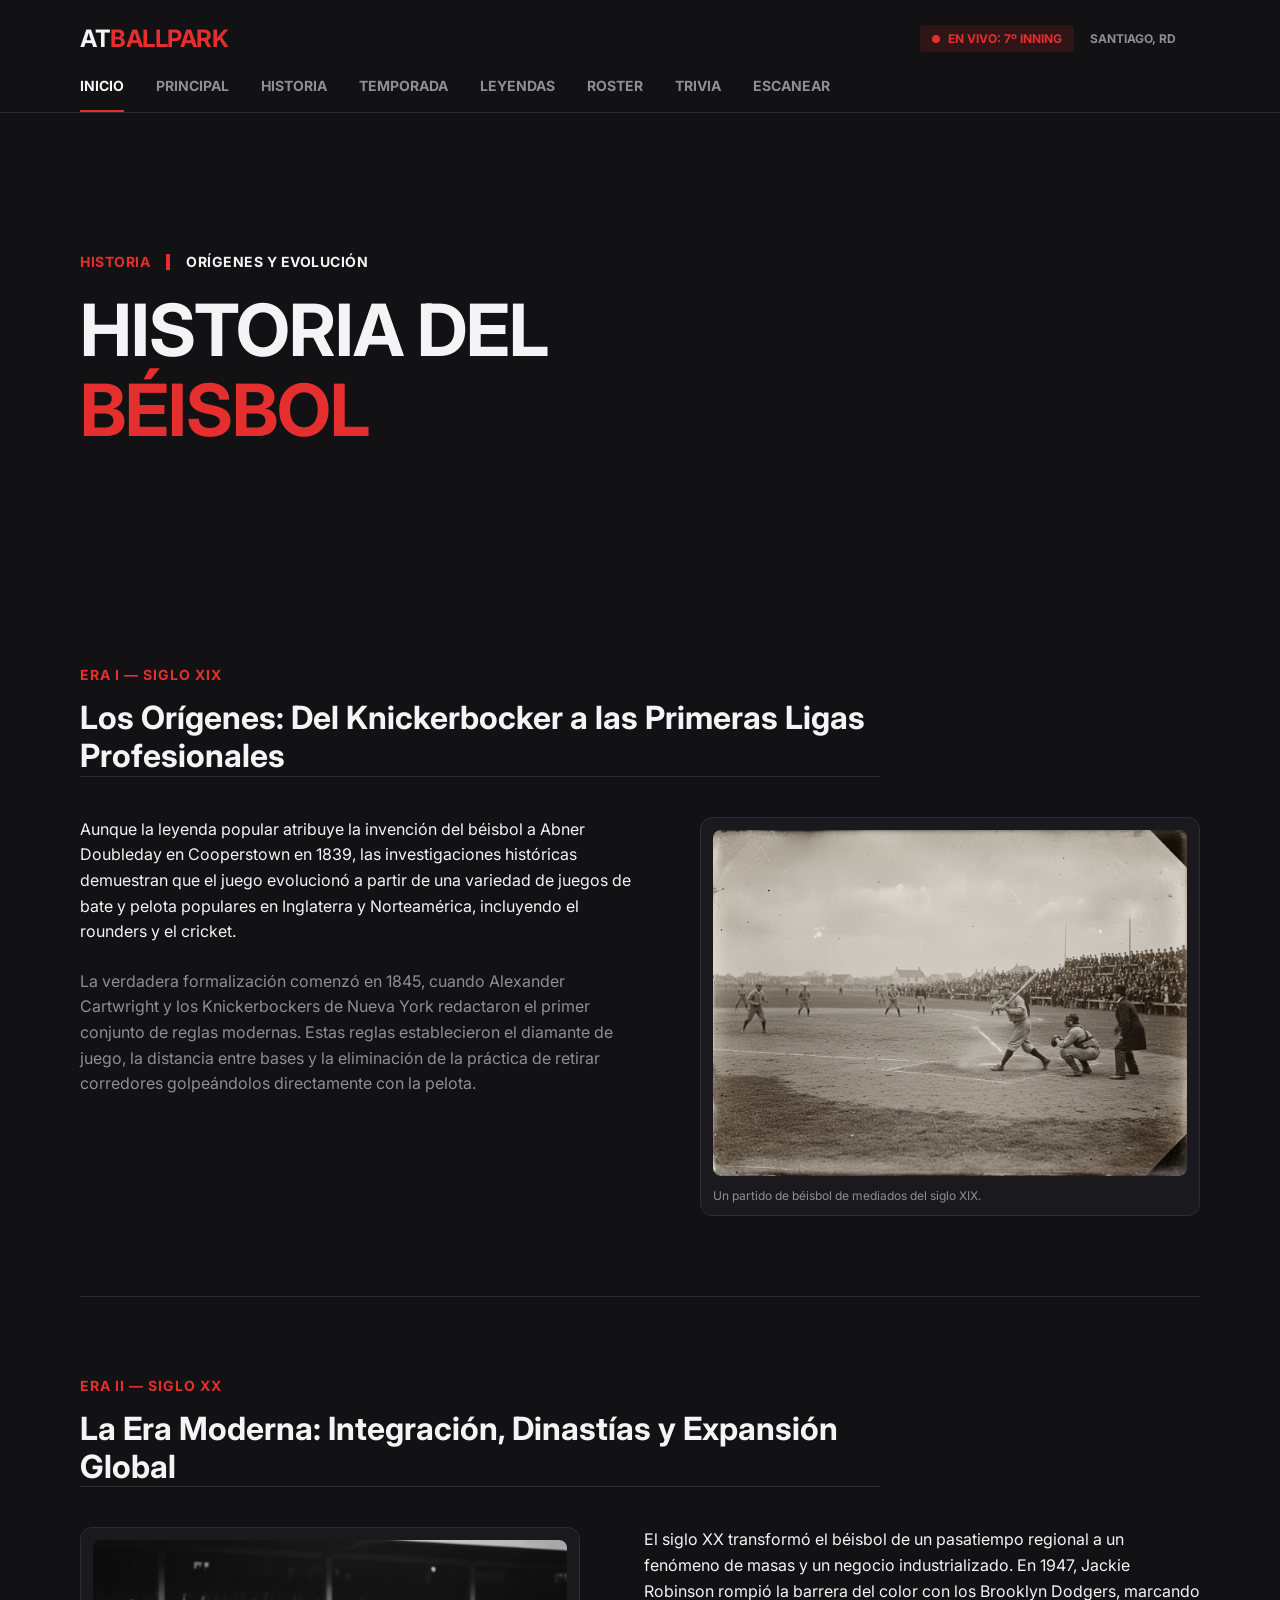
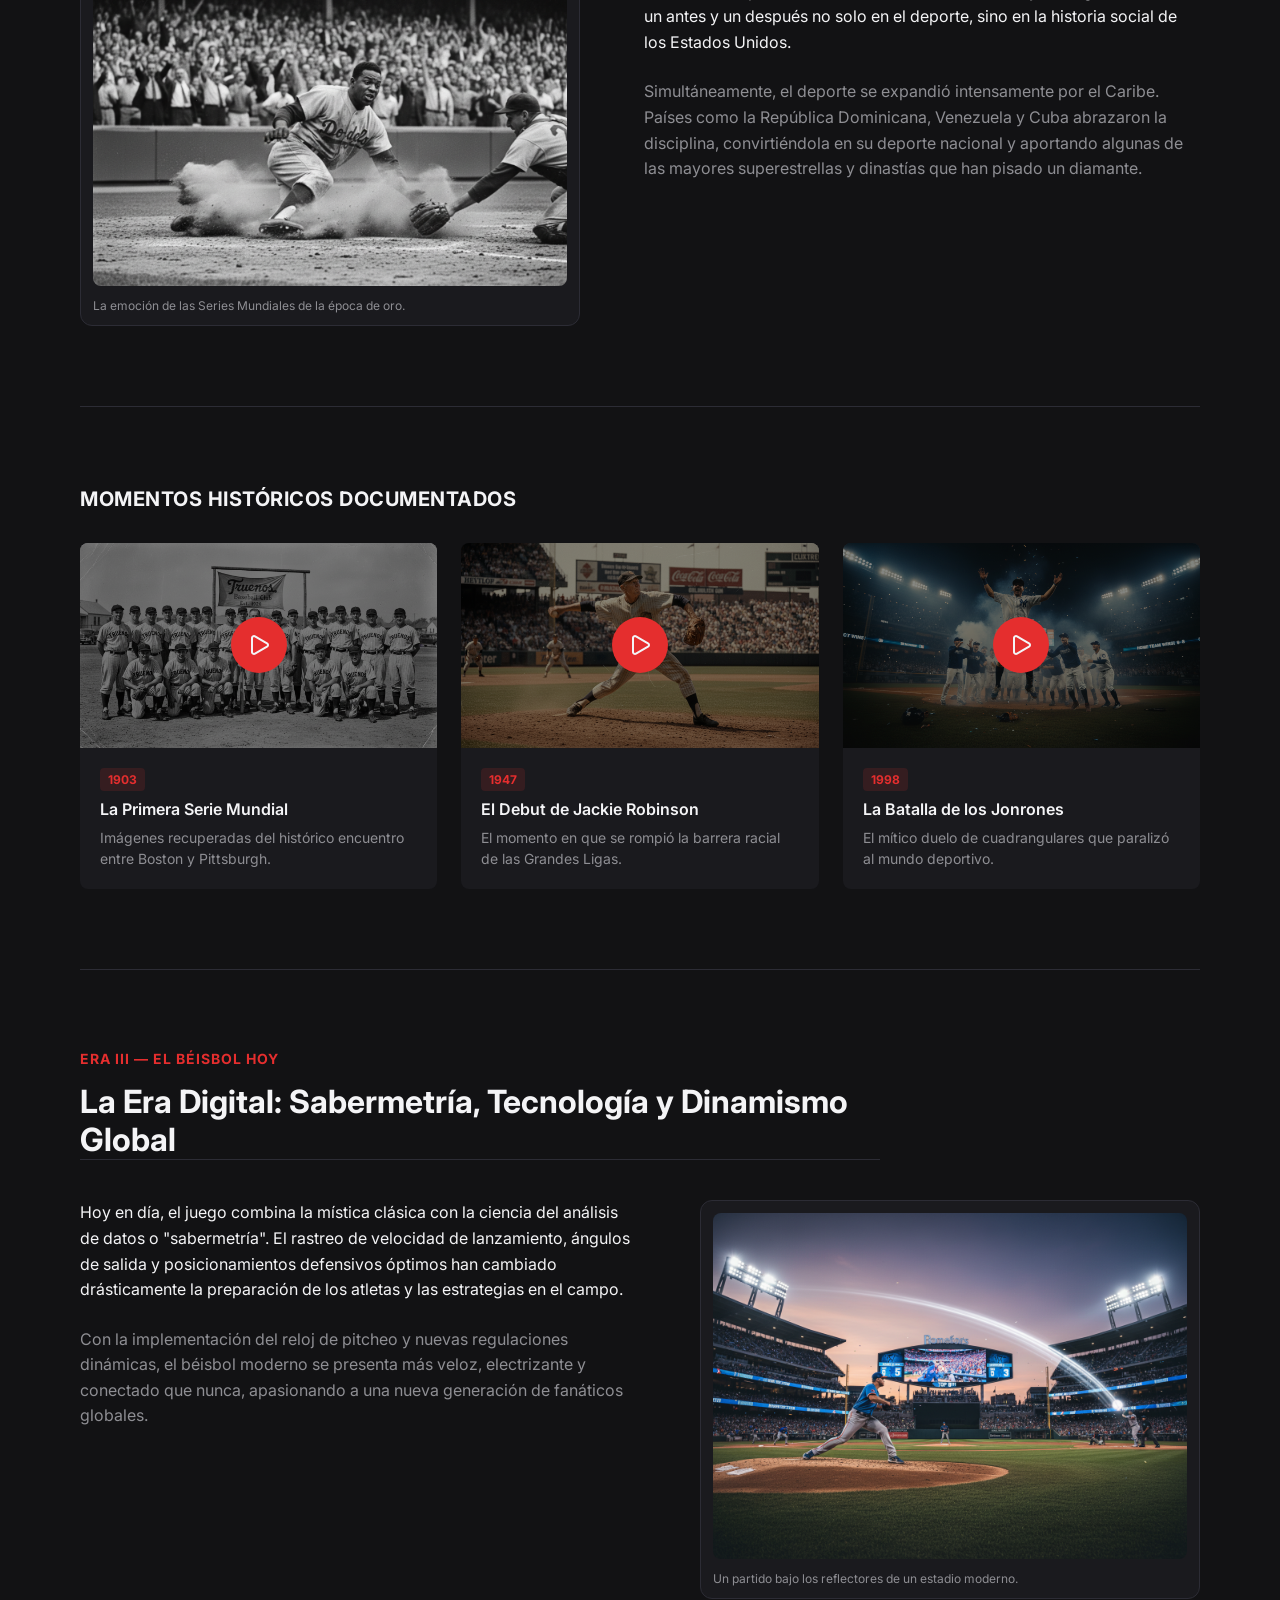
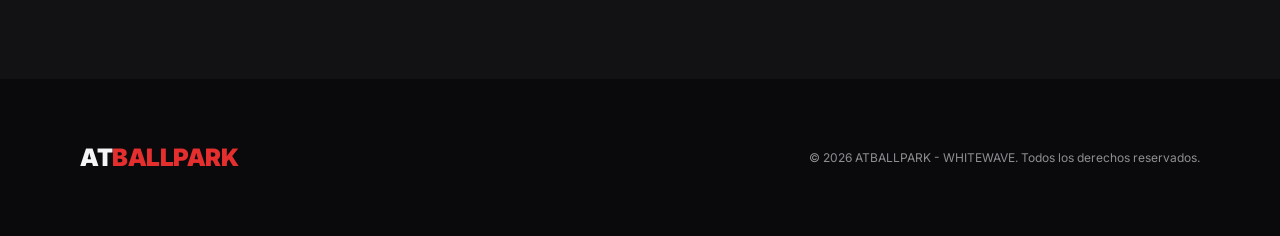
==== index.html @ 77d56c2e "Hello" ====
<!DOCTYPE html>
<html lang="en">

<head>
    <meta charset="UTF-8">
    <meta name="viewport" content="width=device-width, initial-scale=1.0">
    <title>ATBALLPARK</title>
    <meta charset="UTF-8">
    <meta name="viewport" content="width=device-width, initial-scale=1.0">
    <link rel="preconnect" href="https://fonts.googleapis.com">
    <link rel="preconnect" href="https://fonts.gstatic.com" crossorigin>
    <link href="https://fonts.googleapis.com/css2?family=Inter:wght@400;600;700&display=swap" rel="stylesheet">
    
    <link rel="stylesheet" href="CSS/globals/global.css">
    <link rel="stylesheet" href="CSS/globals/global-sidebar.css">
    <link rel="stylesheet" href="CSS/index.css">
</head>

<body>
    <section class="section-header" id="main-site-header">
    <div class="container">
      <header class="site-header">
        <div class="top-bar">
          <div class="logo"><span class="text-white">AT</span><span class="text-red">BALLPARK</span></div>
          
          <div class="header-actions">
            <div class="metadata">
              <div class="live-indicator">
                <img src="images/2_77.svg" alt="Live" class="live-dot">
                <span class="live-text">EN VIVO: 7º INNING</span>
              </div>
              <div class="location">SANTIAGO, RD</div>
            </div>

            <div class="logo-hamburguesa">
              <button class="button-menu">
                <img src="images/menu.svg" alt="menu de opciones" class="menu-logo">
              </button>
            </div>
          </div>
        </div>

        <nav class="nav-tabs">
          <a href="index.html" class="tab active">INICIO</a>
          <a href="Principal.html" class="tab">PRINCIPAL</a>
          <a href="historia.html" class="tab">HISTORIA</a>
          <a href="temporada.html" class="tab">TEMPORADA</a>
          <a href="leyendas.html" class="tab">LEYENDAS</a>
          <a href="roster.html" class="tab">ROSTER</a>
          <a href="trivia.html" class="tab">TRIVIA</a>
          <a href="Scan.html" class="tab">ESCANEAR</a>
        </nav>


        <div class="mobile-menu" id="mobile-menu">
          <div class="mobile-menu-header">
            <div class="logo">
              <span class="text-white">AT</span><span class="text-red">BALLPARK</span>
            </div>
  
            <button class="mobile-menu-close" id="mobile-menu-close">
              <img src="images/close-menu.svg" alt="botón cerrar menú" class="close-logo">
            </button>
          </div>
  
          <nav class="mobile-nav">
            <a href="index.html" class="active">INICIO</a>
            <a href="Principal.html">PRINCIPAL</a>
            <a href="historia.html">HISTORIA</a>
            <a href="temporada.html">TEMPORADA</a> 
            <a href="leyendas.html">LEYENDAS</a>
            <a href="roster.html">ROSTER</a>
            <a href="trivia.html">TRIVIA</a>
            <a href="Scan.html">ESCANEAR</a>
          </nav>
        </div>
        
        <div class="mobile-overlay" id="mobile-overlay"></div>
      </header>
    </div>
  </section>








    <section id="section-hero">
        <div class="main-layout">
            <div class="hero-banner content-padding">
                <div class="hero-meta">
                    <span class="text-red font-bold">HISTORIA</span>
                    <div class="meta-separator"></div>
                    <span class="text-white font-bold">ORÍGENES Y EVOLUCIÓN</span>
                </div>
                <div class="hero-title">
                    <h1 class="text-white">HISTORIA DEL</h1>
                    <h1 class="text-red">BÉISBOL</h1>
                </div>
            </div>
        </div>
    </section>
    <section id="section-era1">
        <div class="main-layout">
            <div class="era-container content-padding">
                <div class="section-header">
                    <div class="era-tag text-red font-bold">ERA I — SIGLO XIX</div>
                    <h2 class="section-title text-white">Los Orígenes: Del Knickerbocker a las Primeras Ligas
                        Profesionales</h2>
                </div>
                <div class="section-body">
                    <div class="text-content">
                        <p class="text-white">Aunque la leyenda popular atribuye la invención del béisbol a Abner
                            Doubleday en Cooperstown en 1839, las investigaciones históricas demuestran que el juego
                            evolucionó a partir de una variedad de juegos de bate y pelota populares en Inglaterra y
                            Norteamérica, incluyendo el rounders y el cricket.</p>
                        <p class="text-gray">La verdadera formalización comenzó en 1845, cuando Alexander Cartwright y
                            los Knickerbockers de Nueva York redactaron el primer conjunto de reglas modernas. Estas
                            reglas establecieron el diamante de juego, la distancia entre bases y la eliminación de la
                            práctica de retirar corredores golpeándolos directamente con la pelota.</p>
                    </div>
                    <div class="image-content">
                        <img src="images/645ff6c6448ef79f6b91529b608edd9b2cd5735b.png"
                            alt="Partido de béisbol del siglo XIX">
                        <p class="caption text-gray">Un partido de béisbol de mediados del siglo XIX.</p>
                    </div>
                </div>
            </div>
            <hr class="divider">
        </div>
    </section>
    <section id="section-era2">
        <div class="main-layout">
            <div class="era-container content-padding">
                <div class="section-header">
                    <div class="era-tag text-red font-bold">ERA II — SIGLO XX</div>
                    <h2 class="section-title text-white">La Era Moderna: Integración, Dinastías y Expansión Global</h2>
                </div>
                <div class="section-body">
                    <div class="image-content">
                        <img src="images/7be16e2c2998cd4b205b40060db16c58ff809e3d.png" alt="Series Mundiales">
                        <p class="caption text-gray">La emoción de las Series Mundiales de la época de oro.</p>
                    </div>
                    <div class="text-content">
                        <p class="text-white">El siglo XX transformó el béisbol de un pasatiempo regional a un fenómeno
                            de masas y un negocio industrializado. En 1947, Jackie Robinson rompió la barrera del color
                            con los Brooklyn Dodgers, marcando un antes y un después no solo en el deporte, sino en la
                            historia social de los Estados Unidos.</p>
                        <p class="text-gray">Simultáneamente, el deporte se expandió intensamente por el Caribe. Países
                            como la República Dominicana, Venezuela y Cuba abrazaron la disciplina, convirtiéndola en su
                            deporte nacional y aportando algunas de las mayores superestrellas y dinastías que han
                            pisado un diamante.</p>
                    </div>
                </div>
            </div>
            <hr class="divider">
        </div>
    </section>
    <section id="section-videos">
        <div class="main-layout">
            <div class="videos-container content-padding">
                <h3 class="section-title text-white">MOMENTOS HISTÓRICOS DOCUMENTADOS</h3>
                <div class="videos-grid">
                    <!-- Video 1 -->
                    <div class="video-card">
                        <div class="thumbnail">
                            <img class="thumb-img" src="images/5791344ed6a2a354f160085ee661949253d3afad.png" alt="1903">
                            <div class="overlay"></div>
                            <div class="play-btn">
                                <img src="images/39_69.svg" alt="Play">
                            </div>
                        </div>
                        <div class="video-info">
                            <div class="year-tag"><span class="text-red font-bold">1903</span></div>
                            <h4 class="video-title text-white">La Primera Serie Mundial</h4>
                            <p class="video-desc text-gray">Imágenes recuperadas del histórico encuentro entre Boston y
                                Pittsburgh.</p>
                        </div>
                    </div>
                    <!-- Video 2 -->
                    <div class="video-card">
                        <div class="thumbnail">
                            <img class="thumb-img" src="images/db0da22e53efbf148d6a794d20bc9ad8da0b4af8.png" alt="1947">
                            <div class="overlay"></div>
                            <div class="play-btn">
                                <img src="images/39_80.svg" alt="Play">
                            </div>
                        </div>
                        <div class="video-info">
                            <div class="year-tag"><span class="text-red font-bold">1947</span></div>
                            <h4 class="video-title text-white">El Debut de Jackie Robinson</h4>
                            <p class="video-desc text-gray">El momento en que se rompió la barrera racial de las Grandes
                                Ligas.</p>
                        </div>
                    </div>
                    <!-- Video 3 -->
                    <div class="video-card">
                        <div class="thumbnail">
                            <img class="thumb-img" src="images/f58a24a14d8104302896d72f8db7681d0c358fe4.png" alt="1998">
                            <div class="overlay"></div>
                            <div class="play-btn">
                                <img src="images/39_91.svg" alt="Play">
                            </div>
                        </div>
                        <div class="video-info">
                            <div class="year-tag"><span class="text-red font-bold">1998</span></div>
                            <h4 class="video-title text-white">La Batalla de los Jonrones</h4>
                            <p class="video-desc text-gray">El mítico duelo de cuadrangulares que paralizó al mundo
                                deportivo.</p>
                        </div>
                    </div>
                </div>
            </div>
            <hr class="divider">
        </div>
    </section>
    <section id="section-era3">
        <div class="main-layout">
            <div class="era-container content-padding">
                <div class="section-header">
                    <div class="era-tag text-red font-bold">ERA III — EL BÉISBOL HOY</div>
                    <h2 class="section-title text-white">La Era Digital: Sabermetría, Tecnología y Dinamismo Global</h2>
                </div>
                <div class="section-body">
                    <div class="text-content">
                        <p class="text-white">Hoy en día, el juego combina la mística clásica con la ciencia del
                            análisis de datos o "sabermetría". El rastreo de velocidad de lanzamiento, ángulos de salida
                            y posicionamientos defensivos óptimos han cambiado drásticamente la preparación de los
                            atletas y las estrategias en el campo.</p>
                        <p class="text-gray">Con la implementación del reloj de pitcheo y nuevas regulaciones dinámicas,
                            el béisbol moderno se presenta más veloz, electrizante y conectado que nunca, apasionando a
                            una nueva generación de fanáticos globales.</p>
                    </div>
                    <div class="image-content">
                        <img src="images/28622437013e71d3a6233b152cc3ac82bbb66078.png" alt="Béisbol moderno">
                        <p class="caption text-gray">Un partido bajo los reflectores de un estadio moderno.</p>
                    </div>
                </div>
            </div>
        </div>
    </section>
    
    <section class="footer-wrapper">
    <footer class="container site-footer">
      <div class="footer-content">
        <div class="brand-logo">
          <span class="brand-white">AT</span><span class="brand-red">BALLPARK</span>
        </div>
        <div class="copyright">
          <p>© 2026 ATBALLPARK - WHITEWAVE. Todos los derechos reservados.</p>
        </div>
      </div>
    </footer>
  </section>


    <script src="JS/global.js"></script>
</body>

</html>
---- CSS/globals/global.css ----
body {
  min-height: 100vh;
  font-family: 'Inter', sans-serif;
  margin: 0;
  padding: 0;
  background-color: #121214;
  color: #f4f4f6;
  -webkit-font-smoothing: antialiased;
  -moz-osx-font-smoothing: grayscale;
}

* {
  box-sizing: border-box;
  margin:0;
  padding: 0;
}

.container {
  width: 100%;
  max-width: 1440px;
  margin: 0 auto;
}

a {
  text-decoration: none;
}





/* Header de la página*/

.text-white {
  color: #f4f4f6;
}

.text-red {
  color: #e52e2e;
}

#main-site-header{
    z-index: 100;
}

.section-header {
  background-color: #121214;
  border-bottom: 1px solid #2c2c35;
  position: sticky;
  top: 0;
  width: 100%;
  z-index: 900;
}


.top-bar {
  display: flex;
  justify-content: space-between;
  align-items: center;
  padding: 24px 80px;
}

.logo {
  font-weight: 700;
  font-size: 24px;
  letter-spacing: -0.5px;
}

.metadata {
  display: flex;
  align-items: center;
  gap: 16px;
}

.live-indicator {
  display: flex;
  align-items: center;
  gap: 8px;
  background-color: rgba(229, 46, 46, 0.13);
  padding: 6px 12px;
  border-radius: 4px;
}

.live-dot {
  width: 8px;
  height: 8px;
}

.live-text {
  color: #e52e2e;
  font-size: 12px;
  font-weight: 700;
}

.location {
  color: #8e8e93;
  font-size: 12px;
  font-weight: 700;
}

.nav-tabs {
  display: flex;
  gap: 32px;
  padding: 0 80px;
}

.tab {
  color: #8e8e93;
  font-size: 14px;
  font-weight: 700;
  padding-bottom: 16px;
  text-transform: uppercase;
  border-bottom: 2px solid transparent;
  transition: color 0.2s ease;
}

.tab:hover {
  color: #f4f4f6;
}

.tab.active {
  color: #f4f4f6;
  border-bottom: 2px solid #e52e2e;
}

@media (max-width: 1024px) {
  .top-bar,
  .nav-tabs {
    padding-left: 40px;
    padding-right: 40px;
  }
  .nav-tabs{
    display: none;
  }

  .top-bar{
    flex-direction: row !important;
    justify-content: space-between !important;
    width: 100%;
  }

}

@media (max-width: 768px) {

  .top-bar,
  .nav-tabs {
    padding-left: 20px;
    padding-right: 20px;
  }

  .top-bar {
    flex-direction: row !important;
    justify-content: space-between !important;
    align-items: center !important; /* Esta es la magia que los alineará verticalmente */
    width: 100%;
  }

  .nav-tabs {
    overflow-x: auto;
    white-space: nowrap;
    padding-bottom: 0;
  }

  .tab {
    padding-bottom: 12px;
  }
}




/* Footer de la página */
.brand-logo {
  font-size: 24px;
  font-weight: 900;
  letter-spacing: -0.5px;
}

.brand-white {
  color: #f4f4f6;
}

.brand-red {
  color: #e52e2e;
}






.footer-wrapper {
  background-color: #0a0a0c;
  width: 100%;
  margin: 0;
}

.site-footer {
  padding: 64px 80px;
}

.footer-content {
  display: flex;
  justify-content: space-between;
  align-items: center;
}

.copyright {
  color: #8e8e93;
  font-size: 12px;
}

@media (max-width: 768px) {
  .site-footer {
    padding: 40px 20px;
  }

  .footer-content {
    flex-direction: column;
    gap: 24px;
    text-align: center;
  }
}



/* Diseño para los combobox de selección de equipo */
.combobox-equipos {
  position: relative;
  width: 100%;
  max-width: 11.5rem;
  padding-top: 2rem;
  margin-right: 2rem;
  margin-left: auto;
}

#combo-input {
  width: 100%;
  box-sizing: border-box;
  padding: 0.875rem 2.5rem 0.875rem 1rem;
  background-color: #2c2c35;
  color: #f4f4f6;
  border: 1px solid #2c2c35;
  border-radius: 0.5rem;
  font-size: 1rem;
  outline: none;
  transition: border-color 0.3 ease;
}

#combo-input:focus {
  border-color: #e52e2e;
}

.flecha {
  position: absolute;
  right: 1rem;
  top: 70%;
  transform: translateY(-50%);
  color: #8e8e93;
  pointer-events: none;
}

.combo-lista {
  display: none;
  position: absolute;
  top: 100%;
  left: 0;
  width: 100%;
  box-sizing: border-box;
  background-color: #121214;
  border: 1px solid #2c2c35;
  border-radius: 0.5rem;
  margin-top: 0.3125rem;
  padding: 0;
  list-style: none;
  max-height: 15.625rem;
  overflow-y: auto;
  z-index: 900;
  box-shadow: 0 0.625rem 1.875rem rgba(0, 0, 0, 0.5);
}

.combo-lista.activa{
  display: block;
}

.combo-lista li{
  padding: 1rem;
  cursor: pointer;
  color:#f4f4f6;
  border-bottom: 1px solid #2c2c35;
  font-size: 1rem;
}

.combo-lista li:last-child{
  border-bottom: none;
}

.combo-lista li:hover{
  background-color: #e52e2e;
}
---- CSS/globals/global-sidebar.css ----
/* Para el sidebar nav*/
.header-actions {
  display: flex;
  align-items: center;
  gap: 24px; /* Espacio entre el indicador 'En Vivo' y el menú hamburguesa */
}


.menu-logo{
  width: 3rem;
  filter: invert();
  visibility: hidden;
  display: none;
}

.menu-logo:hover{
  transform: scale(1.08);
}

.button-menu{
  background:transparent;
  border: none;
  cursor: pointer;
}


.mobile-overlay {
  position: fixed;
  top: 0;
  left: 0;
  width: 100%;
  height: 100%;
  background-color: rgba(10, 10, 12, 0.85);
  backdrop-filter: blur(4px);
  z-index: 998; /* Un punto menos que el menú */
  opacity: 0;
  visibility: hidden;
  transition: opacity 0.3s ease, visibility 0.3s ease;
}


.mobile-menu {
  position: fixed;
  top: 0;
  right: 0; 
  width: 80%;
  max-width: 320px;
  height: 100vh;
  background-color: #121214; 
  border-left: 1px solid #2c2c35;
  z-index: 999; 
  transform: translateX(100%); 
  transition: transform 0.3s ease-in-out;
  display: flex;
  flex-direction: column;
}

.mobile-overlay.active {
  opacity: 1;
  visibility: visible;
}

.mobile-menu.active {
  transform: translateX(0);
}

.mobile-menu-header {
  display: flex;
  justify-content: space-between;
  align-items: center;
  padding: 24px;
  border-bottom: 1px solid #2c2c35;
}

.mobile-menu-close {
  background: transparent;
  border: none;
  cursor: pointer;
}

.close-logo {
  width: 24px;
  transition: transform 0.2s;
}

.close-logo:hover {
  transform: scale(1.1);
}

.mobile-nav {
  display: flex;
  flex-direction: column;
  padding: 24px;
  gap: 24px;
}

.mobile-nav a {
  color: #8e8e93;
  font-size: 14px;
  font-weight: 700;
  text-transform: uppercase;
  letter-spacing: 1px;
  transition: color 0.2s ease;
}

.mobile-nav a:hover,
.mobile-nav a.active {
  color: #f4f4f6;
}



@media (max-width: 1024px) {
  .nav-tabs {
    padding-left: 40px;
    padding-right: 40px;
  }

  .tab{
    display: none;
  }

  .menu-logo{
    display: block;
    visibility:visible;
  }

  

  .metadata .location{
    display: none;
  }
}

@media (max-width: 768px) {

  .top-bar,
  .nav-tabs {
    padding-left: 20px;
    padding-right: 20px;
  }

  .top-bar {
    flex-direction: column;
    gap: 16px;
    align-items: flex-start;
  }

  .nav-tabs {
    overflow-x: auto;
    white-space: nowrap;
    padding-bottom: 0;
  }

  .nav-tabs .tab {
    padding-bottom: 12px;
  }
}
---- CSS/index.css ----
body {
    margin: 0;
    padding: 0;
    font-family: 'Inter', sans-serif;
    background-color: #121214;
    color: #f4f4f6;
    -webkit-font-smoothing: antialiased;
    -moz-osx-font-smoothing: grayscale;
}

* {
    box-sizing: border-box;
}

h1,
h2,
h3,
h4,
p {
    margin: 0;
}

a {
    text-decoration: none;
    color: inherit;
}

.main-layout {
    max-width: 1440px;
    margin: 0 auto;
    background-color: #121214;
    overflow: hidden;
}

.content-padding {
    padding-left: 80px;
    padding-right: 80px;
}

.text-red {
    color: #e52e2e;
}

.text-gray {
    color: #8e8e93;
}

.text-white {
    color: #f4f4f6;
}

.divider {
    height: 1px;
    background-color: #2c2c35;
    border: none;
    margin: 80px 80px;
}

@media (max-width: 1024px) {
    .content-padding {
        padding-left: 40px;
        padding-right: 40px;
    }

    .divider {
        margin: 60px 40px;
    }
}

@media (max-width: 768px) {
    .content-padding {
        padding-left: 20px;
        padding-right: 20px;
    }

    .divider {
        margin: 40px 20px;
    }
}





#section-header .site-header {

    border-bottom: 1px solid #2c2c35;
    display: flex;
    flex-direction: column;
}

#section-header .top-bar {
    display: flex;
    justify-content: space-between;
    align-items: center;
    padding-top: 24px;
    padding-bottom: 24px;
}

#section-header .brand-logo {
    font-weight: 700;
    font-size: 24px;
    letter-spacing: 1px;
}

#section-header .meta-info {
    display: flex;
    align-items: center;
    gap: 16px;
}

#section-header .live-badge {
    background-color: rgba(229, 46, 46, 0.13);
    padding: 6px 12px;
    border-radius: 4px;
    display: flex;
    align-items: center;
    gap: 8px;
}

#section-header .font-semibold {
    font-weight: 600;
}

#section-header .text-sm {
    font-size: 14px;
}

#section-header .nav-tabs {
    display: flex;
    gap: 32px;
    padding-top: 8px;
}

#section-header .tab {
    font-size: 14px;
    font-weight: 600;
    padding-bottom: 16px;
    border-bottom: 2px solid transparent;
    transition: all 0.2s ease;
}

#section-header .tab:hover {
    color: #f4f4f6;
}

#section-header .tab.active {
    border-bottom-color: #e52e2e;
}

@media (max-width: 768px) {
    #section-header .top-bar {
        flex-direction: column;
        gap: 16px;
        align-items: flex-start;
    }

    #section-header .nav-tabs {
        overflow-x: auto;
        white-space: nowrap;
        padding-bottom: 0;
    }

    #section-header .nav-tabs::-webkit-scrollbar {
        display: none;
    }
}

/* CSS for section section:Hero */
#section-hero .hero-banner {
    background: linear-gradient(rgba(18, 18, 20, 0.75), rgba(18, 18, 20, 0.75)), url('images/a851a9042819c5c975bbe71dbd91f0b588e448d3.png') center/cover no-repeat;
    padding-top: 140px;
    padding-bottom: 140px;
    display: flex;
    flex-direction: column;
    gap: 24px;
}

#section-hero .hero-meta {
    display: flex;
    align-items: center;
    gap: 16px;
    font-size: 14px;
    letter-spacing: 0.5px;
}

#section-hero .font-bold {
    font-weight: 700;
}

#section-hero .meta-separator {
    width: 4px;
    height: 16px;
    background-color: #e52e2e;
}

#section-hero .hero-title {
    display: flex;
    flex-direction: column;
    gap: 8px;
}

#section-hero .hero-title h1 {
    font-size: 72px;
    font-weight: 700;
    line-height: 1;
    letter-spacing: -1px;
}

@media (max-width: 768px) {
    #section-hero .hero-banner {
        padding-top: 80px;
        padding-bottom: 80px;
    }

    #section-hero .hero-title h1 {
        font-size: 48px;
    }
}

/* CSS for section section:Era1 */
#section-era1 .era-container {
    padding-top: 80px;
    display: flex;
    flex-direction: column;
    gap: 40px;
}

#section-era1 .section-header {
    display: flex;
    flex-direction: column;
    gap: 16px;
    max-width: 800px;
}

#section-era1 .era-tag {
    font-size: 14px;
    letter-spacing: 1px;
}

#section-era1 .font-bold {
    font-weight: 700;
}

#section-era1 .section-title {
    font-size: 32px;
    font-weight: 700;
    line-height: 1.2;
}

#section-era1 .section-body {
    display: flex;
    gap: 64px;
    align-items: flex-start;
}

#section-era1 .text-content {
    flex: 1;
    display: flex;
    flex-direction: column;
    gap: 24px;
    font-size: 16px;
    line-height: 1.6;
}

#section-era1 .image-content {
    width: 500px;
    flex-shrink: 0;
    background-color: #1a1a1e;
    border: 1px solid #2c2c35;
    border-radius: 12px;
    padding: 12px;
    display: flex;
    flex-direction: column;
    gap: 12px;
}

#section-era1 .image-content img {
    width: 100%;
    height: auto;
    border-radius: 8px;
    display: block;
}

#section-era1 .caption {
    font-size: 12px;
}

@media (max-width: 1024px) {
    #section-era1 .section-body {
        flex-direction: column;
        gap: 40px;
    }

    #section-era1 .image-content {
        width: 100%;
    }
}

@media (max-width: 768px) {
    #section-era1 .section-title {
        font-size: 24px;
    }
}

/* CSS for section section:Era2 */
#section-era2 .era-container {
    display: flex;
    flex-direction: column;
    gap: 40px;
}

#section-era2 .section-header {
    display: flex;
    flex-direction: column;
    gap: 16px;
    max-width: 800px;
}

#section-era2 .era-tag {
    font-size: 14px;
    letter-spacing: 1px;
}

#section-era2 .font-bold {
    font-weight: 700;
}

#section-era2 .section-title {
    font-size: 32px;
    font-weight: 700;
    line-height: 1.2;
}

#section-era2 .section-body {
    display: flex;
    gap: 64px;
    align-items: flex-start;
}

#section-era2 .text-content {
    flex: 1;
    display: flex;
    flex-direction: column;
    gap: 24px;
    font-size: 16px;
    line-height: 1.6;
}

#section-era2 .image-content {
    width: 500px;
    flex-shrink: 0;
    background-color: #1a1a1e;
    border: 1px solid #2c2c35;
    border-radius: 12px;
    padding: 12px;
    display: flex;
    flex-direction: column;
    gap: 12px;
}

#section-era2 .image-content img {
    width: 100%;
    height: auto;
    border-radius: 8px;
    display: block;
}

#section-era2 .caption {
    font-size: 12px;
}

@media (max-width: 1024px) {
    #section-era2 .section-body {
        flex-direction: column-reverse;
        gap: 40px;
    }

    #section-era2 .image-content {
        width: 100%;
    }
}

@media (max-width: 768px) {
    #section-era2 .section-title {
        font-size: 24px;
    }
}

/* CSS for section section:Videos */
#section-videos .videos-container {
    display: flex;
    flex-direction: column;
    gap: 32px;
}

#section-videos .section-title {
    font-size: 20px;
    font-weight: 700;
    letter-spacing: 0.5px;
}

#section-videos .videos-grid {
    display: flex;
    gap: 24px;
}

#section-videos .video-card {
    flex: 1;
    background-color: #1a1a1e;
    border-radius: 8px;
    overflow: hidden;
    display: flex;
    flex-direction: column;
}

#section-videos .thumbnail {
    position: relative;
    width: 100%;
    aspect-ratio: 16 / 9;
}

#section-videos .thumb-img {
    width: 100%;
    height: 100%;
    object-fit: cover;
    display: block;
}

#section-videos .overlay {
    position: absolute;
    inset: 0;
    background-color: rgba(0, 0, 0, 0.45);
}

#section-videos .play-btn {
    position: absolute;
    top: 50%;
    left: 50%;
    transform: translate(-50%, -50%);
    width: 56px;
    height: 56px;
    background-color: #e52e2e;
    border-radius: 50%;
    display: flex;
    align-items: center;
    justify-content: center;
    cursor: pointer;
    transition: transform 0.2s ease;
}

#section-videos .play-btn:hover {
    transform: translate(-50%, -50%) scale(1.05);
}

#section-videos .video-info {
    padding: 20px;
    display: flex;
    flex-direction: column;
    gap: 8px;
}

#section-videos .year-tag {
    align-self: flex-start;
    background-color: rgba(229, 46, 46, 0.13);
    padding: 4px 8px;
    border-radius: 4px;
    font-size: 12px;
}

#section-videos .font-bold {
    font-weight: 700;
}

#section-videos .video-title {
    font-size: 16px;
    font-weight: 600;
}

#section-videos .video-desc {
    font-size: 14px;
    line-height: 1.5;
}

@media (max-width: 1024px) {
    #section-videos .videos-grid {
        flex-direction: column;
    }
}

/* CSS for section section:Era3 */
#section-era3 .era-container {
    display: flex;
    flex-direction: column;
    gap: 40px;
    padding-bottom: 80px;
}

#section-era3 .section-header {
    display: flex;
    flex-direction: column;
    gap: 16px;
    max-width: 800px;
}

#section-era3 .era-tag {
    font-size: 14px;
    letter-spacing: 1px;
}

#section-era3 .font-bold {
    font-weight: 700;
}

#section-era3 .section-title {
    font-size: 32px;
    font-weight: 700;
    line-height: 1.2;
}

#section-era3 .section-body {
    display: flex;
    gap: 64px;
    align-items: flex-start;
}

#section-era3 .text-content {
    flex: 1;
    display: flex;
    flex-direction: column;
    gap: 24px;
    font-size: 16px;
    line-height: 1.6;
}

#section-era3 .image-content {
    width: 500px;
    flex-shrink: 0;
    background-color: #1a1a1e;
    border: 1px solid #2c2c35;
    border-radius: 12px;
    padding: 12px;
    display: flex;
    flex-direction: column;
    gap: 12px;
}

#section-era3 .image-content img {
    width: 100%;
    height: auto;
    border-radius: 8px;
    display: block;
}

#section-era3 .caption {
    font-size: 12px;
}

@media (max-width: 1024px) {
    #section-era3 .section-body {
        flex-direction: column;
        gap: 40px;
    }

    #section-era3 .image-content {
        width: 100%;
    }
}

@media (max-width: 768px) {
    #section-era3 .section-title {
        font-size: 24px;
    }
}

/* CSS for section section:Footer */
#section-footer .site-footer {
    background-color: #0a0a0c;
    border-top: 1px solid #2c2c35;
    padding-top: 64px;
    padding-bottom: 64px;
}

#section-footer .footer-content {
    display: flex;
    justify-content: space-between;
    align-items: center;
}

#section-footer .brand-logo {
    font-weight: 700;
    font-size: 20px;
    letter-spacing: 1px;
    color: #f4f4f6;
}

#section-footer .copyright {
    font-size: 14px;
}

@media (max-width: 768px) {
    #section-footer .footer-content {
        flex-direction: column;
        gap: 24px;
        text-align: center;
    }
}
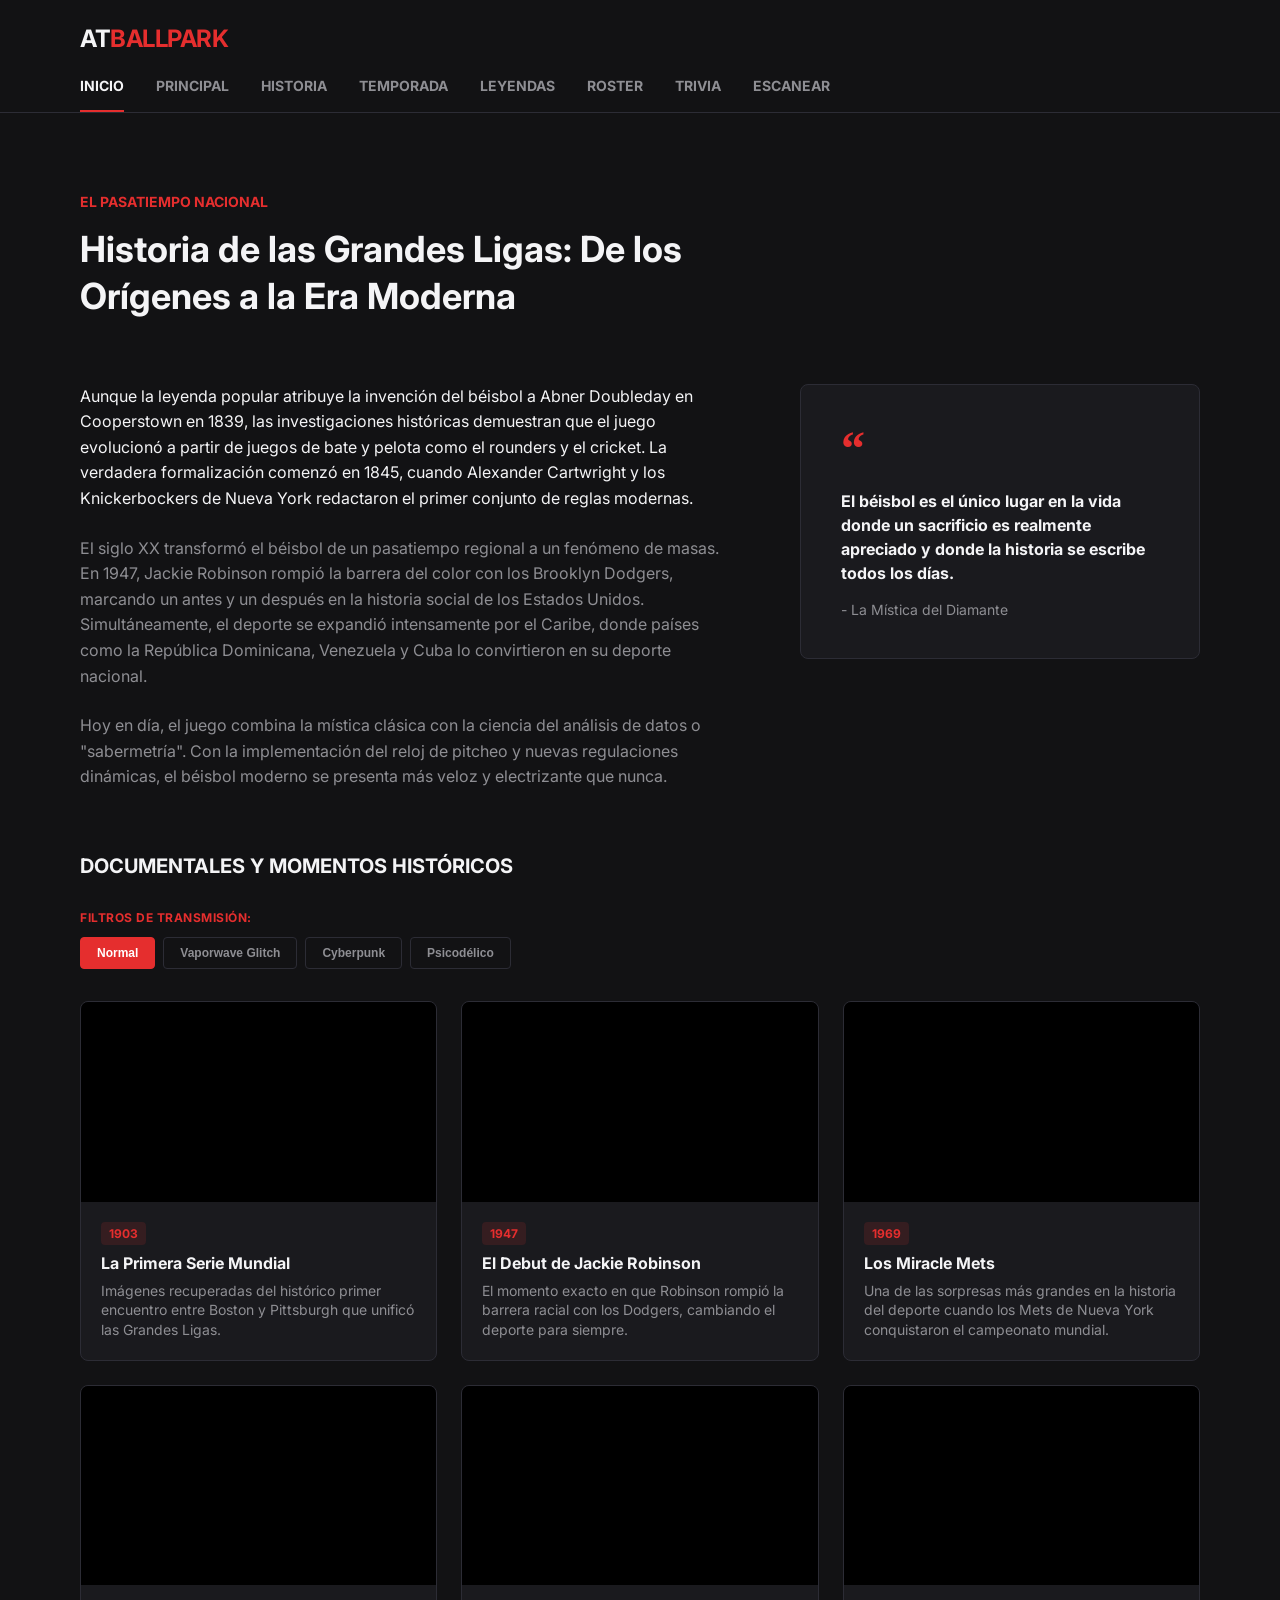
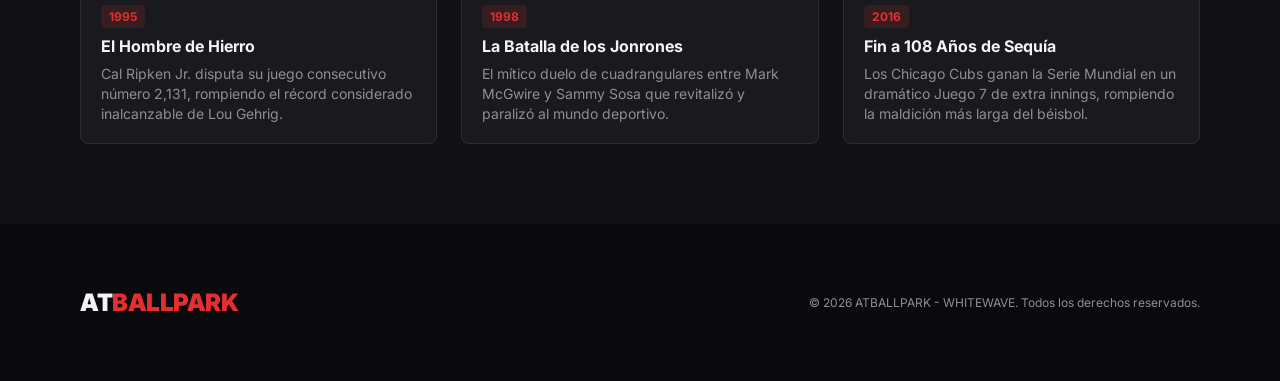
==== commit acd59b3d: "Funcionalidad completa de los equipos, falta agregar 3 modelos, videos de historia de todos los equi" ====
--- a/index.html
+++ b/index.html
@@ -1,36 +1,24 @@
 <!DOCTYPE html>
-<html lang="en">
+<html lang="es">
 
 <head>
-    <meta charset="UTF-8">
-    <meta name="viewport" content="width=device-width, initial-scale=1.0">
-    <title>ATBALLPARK</title>
-    <meta charset="UTF-8">
-    <meta name="viewport" content="width=device-width, initial-scale=1.0">
-    <link rel="preconnect" href="https://fonts.googleapis.com">
-    <link rel="preconnect" href="https://fonts.gstatic.com" crossorigin>
-    <link href="https://fonts.googleapis.com/css2?family=Inter:wght@400;600;700&display=swap" rel="stylesheet">
-    
-    <link rel="stylesheet" href="CSS/globals/global.css">
-    <link rel="stylesheet" href="CSS/globals/global-sidebar.css">
-    <link rel="stylesheet" href="CSS/index.css">
+  <meta charset="UTF-8">
+  <meta name="viewport" content="width=device-width, initial-scale=1.0">
+  <title>ATBALLPARK - Inicio</title>
+  <link rel="preconnect" href="https://fonts.googleapis.com">
+  <link rel="preconnect" href="https://fonts.gstatic.com" crossorigin>
+  <link href="https://fonts.googleapis.com/css2?family=Inter:wght@400;600;700;800&display=swap" rel="stylesheet">
+  <link rel="stylesheet" href="CSS/globals/global.css">
+  <link rel="stylesheet" href="CSS/globals/global-sidebar.css">
+  <link rel="stylesheet" href="CSS/index.css">
 </head>
 
 <body>
-    <section class="section-header" id="main-site-header">
+  <section class="section-header" id="main-site-header">
     <div class="container">
       <header class="site-header">
         <div class="top-bar">
           <div class="logo"><span class="text-white">AT</span><span class="text-red">BALLPARK</span></div>
-          
-          <div class="header-actions">
-            <div class="metadata">
-              <div class="live-indicator">
-                <img src="images/2_77.svg" alt="Live" class="live-dot">
-                <span class="live-text">EN VIVO: 7º INNING</span>
-              </div>
-              <div class="location">SANTIAGO, RD</div>
-            </div>
 
             <div class="logo-hamburguesa">
               <button class="button-menu">
@@ -51,13 +39,11 @@
           <a href="Scan.html" class="tab">ESCANEAR</a>
         </nav>
 
-
         <div class="mobile-menu" id="mobile-menu">
           <div class="mobile-menu-header">
             <div class="logo">
               <span class="text-white">AT</span><span class="text-red">BALLPARK</span>
             </div>
-  
             <button class="mobile-menu-close" id="mobile-menu-close">
               <img src="images/close-menu.svg" alt="botón cerrar menú" class="close-logo">
             </button>
@@ -80,169 +66,122 @@
     </div>
   </section>
 
-
-
-
-
-
-
-
-    <section id="section-hero">
-        <div class="main-layout">
-            <div class="hero-banner content-padding">
-                <div class="hero-meta">
-                    <span class="text-red font-bold">HISTORIA</span>
-                    <div class="meta-separator"></div>
-                    <span class="text-white font-bold">ORÍGENES Y EVOLUCIÓN</span>
-                </div>
-                <div class="hero-title">
-                    <h1 class="text-white">HISTORIA DEL</h1>
-                    <h1 class="text-red">BÉISBOL</h1>
-                </div>
-            </div>
-        </div>
-    </section>
-    <section id="section-era1">
-        <div class="main-layout">
-            <div class="era-container content-padding">
-                <div class="section-header">
-                    <div class="era-tag text-red font-bold">ERA I — SIGLO XIX</div>
-                    <h2 class="section-title text-white">Los Orígenes: Del Knickerbocker a las Primeras Ligas
-                        Profesionales</h2>
-                </div>
-                <div class="section-body">
-                    <div class="text-content">
-                        <p class="text-white">Aunque la leyenda popular atribuye la invención del béisbol a Abner
-                            Doubleday en Cooperstown en 1839, las investigaciones históricas demuestran que el juego
-                            evolucionó a partir de una variedad de juegos de bate y pelota populares en Inglaterra y
-                            Norteamérica, incluyendo el rounders y el cricket.</p>
-                        <p class="text-gray">La verdadera formalización comenzó en 1845, cuando Alexander Cartwright y
-                            los Knickerbockers de Nueva York redactaron el primer conjunto de reglas modernas. Estas
-                            reglas establecieron el diamante de juego, la distancia entre bases y la eliminación de la
-                            práctica de retirar corredores golpeándolos directamente con la pelota.</p>
-                    </div>
-                    <div class="image-content">
-                        <img src="images/645ff6c6448ef79f6b91529b608edd9b2cd5735b.png"
-                            alt="Partido de béisbol del siglo XIX">
-                        <p class="caption text-gray">Un partido de béisbol de mediados del siglo XIX.</p>
-                    </div>
-                </div>
-            </div>
-            <hr class="divider">
-        </div>
-    </section>
-    <section id="section-era2">
-        <div class="main-layout">
-            <div class="era-container content-padding">
-                <div class="section-header">
-                    <div class="era-tag text-red font-bold">ERA II — SIGLO XX</div>
-                    <h2 class="section-title text-white">La Era Moderna: Integración, Dinastías y Expansión Global</h2>
-                </div>
-                <div class="section-body">
-                    <div class="image-content">
-                        <img src="images/7be16e2c2998cd4b205b40060db16c58ff809e3d.png" alt="Series Mundiales">
-                        <p class="caption text-gray">La emoción de las Series Mundiales de la época de oro.</p>
-                    </div>
-                    <div class="text-content">
-                        <p class="text-white">El siglo XX transformó el béisbol de un pasatiempo regional a un fenómeno
-                            de masas y un negocio industrializado. En 1947, Jackie Robinson rompió la barrera del color
-                            con los Brooklyn Dodgers, marcando un antes y un después no solo en el deporte, sino en la
-                            historia social de los Estados Unidos.</p>
-                        <p class="text-gray">Simultáneamente, el deporte se expandió intensamente por el Caribe. Países
-                            como la República Dominicana, Venezuela y Cuba abrazaron la disciplina, convirtiéndola en su
-                            deporte nacional y aportando algunas de las mayores superestrellas y dinastías que han
-                            pisado un diamante.</p>
-                    </div>
-                </div>
-            </div>
-            <hr class="divider">
-        </div>
-    </section>
-    <section id="section-videos">
-        <div class="main-layout">
-            <div class="videos-container content-padding">
-                <h3 class="section-title text-white">MOMENTOS HISTÓRICOS DOCUMENTADOS</h3>
-                <div class="videos-grid">
-                    <!-- Video 1 -->
-                    <div class="video-card">
-                        <div class="thumbnail">
-                            <img class="thumb-img" src="images/5791344ed6a2a354f160085ee661949253d3afad.png" alt="1903">
-                            <div class="overlay"></div>
-                            <div class="play-btn">
-                                <img src="images/39_69.svg" alt="Play">
-                            </div>
-                        </div>
-                        <div class="video-info">
-                            <div class="year-tag"><span class="text-red font-bold">1903</span></div>
-                            <h4 class="video-title text-white">La Primera Serie Mundial</h4>
-                            <p class="video-desc text-gray">Imágenes recuperadas del histórico encuentro entre Boston y
-                                Pittsburgh.</p>
-                        </div>
-                    </div>
-                    <!-- Video 2 -->
-                    <div class="video-card">
-                        <div class="thumbnail">
-                            <img class="thumb-img" src="images/db0da22e53efbf148d6a794d20bc9ad8da0b4af8.png" alt="1947">
-                            <div class="overlay"></div>
-                            <div class="play-btn">
-                                <img src="images/39_80.svg" alt="Play">
-                            </div>
-                        </div>
-                        <div class="video-info">
-                            <div class="year-tag"><span class="text-red font-bold">1947</span></div>
-                            <h4 class="video-title text-white">El Debut de Jackie Robinson</h4>
-                            <p class="video-desc text-gray">El momento en que se rompió la barrera racial de las Grandes
-                                Ligas.</p>
-                        </div>
-                    </div>
-                    <!-- Video 3 -->
-                    <div class="video-card">
-                        <div class="thumbnail">
-                            <img class="thumb-img" src="images/f58a24a14d8104302896d72f8db7681d0c358fe4.png" alt="1998">
-                            <div class="overlay"></div>
-                            <div class="play-btn">
-                                <img src="images/39_91.svg" alt="Play">
-                            </div>
-                        </div>
-                        <div class="video-info">
-                            <div class="year-tag"><span class="text-red font-bold">1998</span></div>
-                            <h4 class="video-title text-white">La Batalla de los Jonrones</h4>
-                            <p class="video-desc text-gray">El mítico duelo de cuadrangulares que paralizó al mundo
-                                deportivo.</p>
-                        </div>
-                    </div>
-                </div>
-            </div>
-            <hr class="divider">
-        </div>
-    </section>
-    <section id="section-era3">
-        <div class="main-layout">
-            <div class="era-container content-padding">
-                <div class="section-header">
-                    <div class="era-tag text-red font-bold">ERA III — EL BÉISBOL HOY</div>
-                    <h2 class="section-title text-white">La Era Digital: Sabermetría, Tecnología y Dinamismo Global</h2>
-                </div>
-                <div class="section-body">
-                    <div class="text-content">
-                        <p class="text-white">Hoy en día, el juego combina la mística clásica con la ciencia del
-                            análisis de datos o "sabermetría". El rastreo de velocidad de lanzamiento, ángulos de salida
-                            y posicionamientos defensivos óptimos han cambiado drásticamente la preparación de los
-                            atletas y las estrategias en el campo.</p>
-                        <p class="text-gray">Con la implementación del reloj de pitcheo y nuevas regulaciones dinámicas,
-                            el béisbol moderno se presenta más veloz, electrizante y conectado que nunca, apasionando a
-                            una nueva generación de fanáticos globales.</p>
-                    </div>
-                    <div class="image-content">
-                        <img src="images/28622437013e71d3a6233b152cc3ac82bbb66078.png" alt="Béisbol moderno">
-                        <p class="caption text-gray">Un partido bajo los reflectores de un estadio moderno.</p>
-                    </div>
-                </div>
-            </div>
-        </div>
-    </section>
-    
-    <section class="footer-wrapper">
+  <section id="section-hero">
+    <div class="container">
+      <div class="hero-content">
+        <h4 class="hero-subtitle">EL PASATIEMPO NACIONAL</h4>
+        <h1 class="hero-title">Historia de las Grandes Ligas: De los Orígenes a la Era Moderna</h1>
+      </div>
+    </div>
+  </section>
+
+  <section id="section-narrative">
+    <div class="container">
+      <div class="narrative-container">
+        <div class="narrative-text">
+          <p class="text-highlight">Aunque la leyenda popular atribuye la invención del béisbol a Abner Doubleday en Cooperstown en 1839, las investigaciones históricas demuestran que el juego evolucionó a partir de juegos de bate y pelota como el rounders y el cricket. La verdadera formalización comenzó en 1845, cuando Alexander Cartwright y los Knickerbockers de Nueva York redactaron el primer conjunto de reglas modernas.</p>
+          <p>El siglo XX transformó el béisbol de un pasatiempo regional a un fenómeno de masas. En 1947, Jackie Robinson rompió la barrera del color con los Brooklyn Dodgers, marcando un antes y un después en la historia social de los Estados Unidos. Simultáneamente, el deporte se expandió intensamente por el Caribe, donde países como la República Dominicana, Venezuela y Cuba lo convirtieron en su deporte nacional.</p>
+          <p>Hoy en día, el juego combina la mística clásica con la ciencia del análisis de datos o "sabermetría". Con la implementación del reloj de pitcheo y nuevas regulaciones dinámicas, el béisbol moderno se presenta más veloz y electrizante que nunca.</p>
+        </div>
+        <aside class="narrative-quote">
+          <div class="quote-mark">“</div>
+          <blockquote class="quote-text">El béisbol es el único lugar en la vida donde un sacrificio es realmente apreciado y donde la historia se escribe todos los días.</blockquote>
+          <cite class="quote-author">- La Mística del Diamante</cite>
+        </aside>
+      </div>
+    </div>
+  </section>
+
+  <section id="section-videos">
+    <div class="container">
+      <div class="videos-container">
+        <h3 class="videos-title">DOCUMENTALES Y MOMENTOS HISTÓRICOS</h3>
+        
+        <!-- Panel de Filtros -->
+        <div class="video-filters-container">
+          <span class="filter-label">Filtros de transmisión:</span>
+          <div class="filter-buttons">
+            <button class="btn-filter active" data-filter="normal">Normal</button>
+            <button class="btn-filter" data-filter="glitch">Vaporwave Glitch</button>
+            <button class="btn-filter" data-filter="cyberpunk">Cyberpunk</button>
+            <button class="btn-filter" data-filter="psicodelico">Psicodélico</button>
+          </div>
+        </div>
+
+        <div class="videos-grid" id="contenedor-videos">
+          
+          <article class="video-card">
+            <div class="video-thumbnail">
+                <iframe src="https://www.youtube.com/embed/5H_pZ-x_CjY" class="thumb-video" frameborder="0" allow="accelerometer; autoplay; clipboard-write; encrypted-media; gyroscope; picture-in-picture" allowfullscreen></iframe>
+            </div>
+            <div class="video-info">
+                <span class="year-tag">1903</span>
+                <h4 class="video-title">La Primera Serie Mundial</h4>
+                <p class="video-desc">Imágenes recuperadas del histórico primer encuentro entre Boston y Pittsburgh que unificó las Grandes Ligas.</p>
+            </div>
+          </article>
+
+          <article class="video-card">
+            <div class="video-thumbnail">
+                <iframe src="https://www.youtube.com/embed/xL6_d-zB038" class="thumb-video" frameborder="0" allow="accelerometer; autoplay; clipboard-write; encrypted-media; gyroscope; picture-in-picture" allowfullscreen></iframe>
+            </div>
+            <div class="video-info">
+                <span class="year-tag">1947</span>
+                <h4 class="video-title">El Debut de Jackie Robinson</h4>
+                <p class="video-desc">El momento exacto en que Robinson rompió la barrera racial con los Dodgers, cambiando el deporte para siempre.</p>
+            </div>
+          </article>
+
+          <article class="video-card">
+            <div class="video-thumbnail">
+                <iframe src="https://www.youtube.com/embed/XqEITLq0u2Y" class="thumb-video" frameborder="0" allow="accelerometer; autoplay; clipboard-write; encrypted-media; gyroscope; picture-in-picture" allowfullscreen></iframe>
+            </div>
+            <div class="video-info">
+                <span class="year-tag">1969</span>
+                <h4 class="video-title">Los Miracle Mets</h4>
+                <p class="video-desc">Una de las sorpresas más grandes en la historia del deporte cuando los Mets de Nueva York conquistaron el campeonato mundial.</p>
+            </div>
+          </article>
+
+          <article class="video-card">
+            <div class="video-thumbnail">
+                <iframe src="https://www.youtube.com/embed/5T5z4o5V4Sg" class="thumb-video" frameborder="0" allow="accelerometer; autoplay; clipboard-write; encrypted-media; gyroscope; picture-in-picture" allowfullscreen></iframe>
+            </div>
+            <div class="video-info">
+                <span class="year-tag">1995</span>
+                <h4 class="video-title">El Hombre de Hierro</h4>
+                <p class="video-desc">Cal Ripken Jr. disputa su juego consecutivo número 2,131, rompiendo el récord considerado inalcanzable de Lou Gehrig.</p>
+            </div>
+          </article>
+
+          <article class="video-card">
+            <div class="video-thumbnail">
+                <iframe src="https://www.youtube.com/embed/J7t6l9lH3cM" class="thumb-video" frameborder="0" allow="accelerometer; autoplay; clipboard-write; encrypted-media; gyroscope; picture-in-picture" allowfullscreen></iframe>
+            </div>
+            <div class="video-info">
+                <span class="year-tag">1998</span>
+                <h4 class="video-title">La Batalla de los Jonrones</h4>
+                <p class="video-desc">El mítico duelo de cuadrangulares entre Mark McGwire y Sammy Sosa que revitalizó y paralizó al mundo deportivo.</p>
+            </div>
+          </article>
+
+          <article class="video-card">
+            <div class="video-thumbnail">
+                <iframe src="https://www.youtube.com/embed/K9J-yM-N4F0" class="thumb-video" frameborder="0" allow="accelerometer; autoplay; clipboard-write; encrypted-media; gyroscope; picture-in-picture" allowfullscreen></iframe>
+            </div>
+            <div class="video-info">
+                <span class="year-tag">2016</span>
+                <h4 class="video-title">Fin a 108 Años de Sequía</h4>
+                <p class="video-desc">Los Chicago Cubs ganan la Serie Mundial en un dramático Juego 7 de extra innings, rompiendo la maldición más larga del béisbol.</p>
+            </div>
+          </article>
+
+        </div>
+      </div>
+    </div>
+  </section>
+
+  <section class="footer-wrapper">
     <footer class="container site-footer">
       <div class="footer-content">
         <div class="brand-logo">
@@ -255,8 +194,8 @@
     </footer>
   </section>
 
-
-    <script src="JS/global.js"></script>
+  <script src="JS/global.js"></script>
+  <script src="JS/index.js"></script>
 </body>
 
 </html>
--- a/CSS/globals/global.css
+++ b/CSS/globals/global.css
@@ -29,7 +29,7 @@
 
 
 
-/* Header de la página*/
+
 
 .text-white {
   color: #f4f4f6;
@@ -152,7 +152,7 @@
   .top-bar {
     flex-direction: row !important;
     justify-content: space-between !important;
-    align-items: center !important; /* Esta es la magia que los alineará verticalmente */
+    align-items: center !important;
     width: 100%;
   }
 
@@ -170,7 +170,7 @@
 
 
 
-/* Footer de la página */
+
 .brand-logo {
   font-size: 24px;
   font-weight: 900;
@@ -225,7 +225,7 @@
 
 
 
-/* Diseño para los combobox de selección de equipo */
+
 .combobox-equipos {
   position: relative;
   width: 100%;
--- a/CSS/globals/global-sidebar.css
+++ b/CSS/globals/global-sidebar.css
@@ -1,8 +1,8 @@
-/* Para el sidebar nav*/
+
 .header-actions {
   display: flex;
   align-items: center;
-  gap: 24px; /* Espacio entre el indicador 'En Vivo' y el menú hamburguesa */
+  gap: 24px;
 }
 
 
@@ -32,7 +32,7 @@
   height: 100%;
   background-color: rgba(10, 10, 12, 0.85);
   backdrop-filter: blur(4px);
-  z-index: 998; /* Un punto menos que el menú */
+  z-index: 998;
   opacity: 0;
   visibility: hidden;
   transition: opacity 0.3s ease, visibility 0.3s ease;
@@ -42,14 +42,14 @@
 .mobile-menu {
   position: fixed;
   top: 0;
-  right: 0; 
+  right: 0;
   width: 80%;
   max-width: 320px;
   height: 100vh;
-  background-color: #121214; 
+  background-color: #121214;
   border-left: 1px solid #2c2c35;
-  z-index: 999; 
-  transform: translateX(100%); 
+  z-index: 999;
+  transform: translateX(100%);
   transition: transform 0.3s ease-in-out;
   display: flex;
   flex-direction: column;
@@ -125,7 +125,7 @@
     visibility:visible;
   }
 
-  
+
 
   .metadata .location{
     display: none;
--- a/CSS/index.css
+++ b/CSS/index.css
@@ -1,607 +1,301 @@
-body {
-    margin: 0;
-    padding: 0;
-    font-family: 'Inter', sans-serif;
-    background-color: #121214;
-    color: #f4f4f6;
-    -webkit-font-smoothing: antialiased;
-    -moz-osx-font-smoothing: grayscale;
-}
-
-* {
-    box-sizing: border-box;
-}
-
-h1,
-h2,
-h3,
-h4,
-p {
-    margin: 0;
-}
-
-a {
-    text-decoration: none;
-    color: inherit;
-}
-
-.main-layout {
-    max-width: 1440px;
-    margin: 0 auto;
-    background-color: #121214;
-    overflow: hidden;
-}
-
-.content-padding {
-    padding-left: 80px;
-    padding-right: 80px;
-}
-
-.text-red {
-    color: #e52e2e;
-}
-
-.text-gray {
-    color: #8e8e93;
-}
-
-.text-white {
-    color: #f4f4f6;
-}
-
-.divider {
-    height: 1px;
-    background-color: #2c2c35;
-    border: none;
-    margin: 80px 80px;
+#section-hero {
+  background-color: #121214;
+}
+
+.hero-content {
+  display: flex;
+  flex-direction: column;
+  gap: 16px;
+  max-width: 900px;
+  padding: 80px 80px 0;
+}
+
+.hero-subtitle {
+  color: #e52e2e;
+  font-size: 14px;
+  font-weight: 700;
+  text-transform: uppercase;
+}
+
+.hero-title {
+  color: #f4f4f6;
+  font-size: 36px;
+  font-weight: 700;
+  line-height: 1.3;
 }
 
 @media (max-width: 1024px) {
-    .content-padding {
-        padding-left: 40px;
-        padding-right: 40px;
-    }
-
-    .divider {
-        margin: 60px 40px;
-    }
+  .hero-content {
+    padding-left: 40px;
+    padding-right: 40px;
+  }
 }
 
 @media (max-width: 768px) {
-    .content-padding {
-        padding-left: 20px;
-        padding-right: 20px;
-    }
-
-    .divider {
-        margin: 40px 20px;
-    }
-}
-
-
-
-
-
-#section-header .site-header {
-
-    border-bottom: 1px solid #2c2c35;
-    display: flex;
-    flex-direction: column;
-}
-
-#section-header .top-bar {
-    display: flex;
-    justify-content: space-between;
-    align-items: center;
-    padding-top: 24px;
-    padding-bottom: 24px;
-}
-
-#section-header .brand-logo {
-    font-weight: 700;
-    font-size: 24px;
-    letter-spacing: 1px;
-}
-
-#section-header .meta-info {
-    display: flex;
-    align-items: center;
-    gap: 16px;
-}
-
-#section-header .live-badge {
-    background-color: rgba(229, 46, 46, 0.13);
-    padding: 6px 12px;
-    border-radius: 4px;
-    display: flex;
-    align-items: center;
-    gap: 8px;
-}
-
-#section-header .font-semibold {
-    font-weight: 600;
-}
-
-#section-header .text-sm {
-    font-size: 14px;
-}
-
-#section-header .nav-tabs {
-    display: flex;
-    gap: 32px;
-    padding-top: 8px;
-}
-
-#section-header .tab {
-    font-size: 14px;
-    font-weight: 600;
-    padding-bottom: 16px;
-    border-bottom: 2px solid transparent;
-    transition: all 0.2s ease;
-}
-
-#section-header .tab:hover {
-    color: #f4f4f6;
-}
-
-#section-header .tab.active {
-    border-bottom-color: #e52e2e;
-}
-
-@media (max-width: 768px) {
-    #section-header .top-bar {
-        flex-direction: column;
-        gap: 16px;
-        align-items: flex-start;
-    }
-
-    #section-header .nav-tabs {
-        overflow-x: auto;
-        white-space: nowrap;
-        padding-bottom: 0;
-    }
-
-    #section-header .nav-tabs::-webkit-scrollbar {
-        display: none;
-    }
-}
-
-/* CSS for section section:Hero */
-#section-hero .hero-banner {
-    background: linear-gradient(rgba(18, 18, 20, 0.75), rgba(18, 18, 20, 0.75)), url('images/a851a9042819c5c975bbe71dbd91f0b588e448d3.png') center/cover no-repeat;
-    padding-top: 140px;
-    padding-bottom: 140px;
-    display: flex;
-    flex-direction: column;
-    gap: 24px;
-}
-
-#section-hero .hero-meta {
-    display: flex;
-    align-items: center;
-    gap: 16px;
-    font-size: 14px;
-    letter-spacing: 0.5px;
-}
-
-#section-hero .font-bold {
-    font-weight: 700;
-}
-
-#section-hero .meta-separator {
-    width: 4px;
-    height: 16px;
-    background-color: #e52e2e;
-}
-
-#section-hero .hero-title {
-    display: flex;
-    flex-direction: column;
-    gap: 8px;
-}
-
-#section-hero .hero-title h1 {
-    font-size: 72px;
-    font-weight: 700;
-    line-height: 1;
-    letter-spacing: -1px;
-}
-
-@media (max-width: 768px) {
-    #section-hero .hero-banner {
-        padding-top: 80px;
-        padding-bottom: 80px;
-    }
-
-    #section-hero .hero-title h1 {
-        font-size: 48px;
-    }
-}
-
-/* CSS for section section:Era1 */
-#section-era1 .era-container {
-    padding-top: 80px;
-    display: flex;
+  .hero-content {
+    padding-left: 20px;
+    padding-right: 20px;
+    padding-top: 40px;
+  }
+  .hero-title {
+    font-size: 28px;
+  }
+}
+
+#section-narrative {
+  background-color: #121214;
+}
+
+.narrative-container {
+  display: flex;
+  gap: 64px;
+  align-items: flex-start;
+  padding: 64px 80px;
+}
+
+.narrative-text {
+  display: flex;
+  flex-direction: column;
+  gap: 24px;
+  flex: 1;
+  max-width: 816px;
+}
+
+.narrative-text p {
+  color: #8e8e93;
+  font-size: 16px;
+  line-height: 1.6;
+}
+
+.narrative-text p.text-highlight {
+  color: #f4f4f6;
+}
+
+.narrative-quote {
+  background-color: #1a1a1e;
+  border: 1px solid #2c2c35;
+  border-radius: 8px;
+  padding: 40px;
+  width: 400px;
+  display: flex;
+  flex-direction: column;
+  gap: 16px;
+  flex-shrink: 0;
+}
+
+.quote-mark {
+  color: #e52e2e;
+  font-size: 48px;
+  font-weight: 700;
+  line-height: 1;
+  font-family: Georgia, serif;
+}
+
+.quote-text {
+  color: #f4f4f6;
+  font-size: 16px;
+  font-weight: 700;
+  line-height: 1.5;
+  margin: 0;
+}
+
+.quote-author {
+  color: #8e8e93;
+  font-size: 14px;
+  font-style: normal;
+}
+
+@media (max-width: 1024px) {
+  .narrative-container {
+    padding-left: 40px;
+    padding-right: 40px;
     flex-direction: column;
     gap: 40px;
-}
-
-#section-era1 .section-header {
-    display: flex;
-    flex-direction: column;
-    gap: 16px;
-    max-width: 800px;
-}
-
-#section-era1 .era-tag {
-    font-size: 14px;
-    letter-spacing: 1px;
-}
-
-#section-era1 .font-bold {
-    font-weight: 700;
-}
-
-#section-era1 .section-title {
-    font-size: 32px;
-    font-weight: 700;
-    line-height: 1.2;
-}
-
-#section-era1 .section-body {
-    display: flex;
-    gap: 64px;
-    align-items: flex-start;
-}
-
-#section-era1 .text-content {
-    flex: 1;
-    display: flex;
-    flex-direction: column;
-    gap: 24px;
-    font-size: 16px;
-    line-height: 1.6;
-}
-
-#section-era1 .image-content {
-    width: 500px;
-    flex-shrink: 0;
-    background-color: #1a1a1e;
-    border: 1px solid #2c2c35;
-    border-radius: 12px;
-    padding: 12px;
-    display: flex;
-    flex-direction: column;
-    gap: 12px;
-}
-
-#section-era1 .image-content img {
+  }
+  .narrative-quote {
     width: 100%;
-    height: auto;
-    border-radius: 8px;
-    display: block;
-}
-
-#section-era1 .caption {
-    font-size: 12px;
+    max-width: 600px;
+  }
+}
+
+@media (max-width: 768px) {
+  .narrative-container {
+    padding-left: 20px;
+    padding-right: 20px;
+    padding-top: 40px;
+    padding-bottom: 40px;
+  }
+  .narrative-quote {
+    padding: 24px;
+  }
+}
+
+#section-videos {
+  background-color: #121214;
+}
+
+.videos-container {
+  display: flex;
+  flex-direction: column;
+  gap: 32px;
+  padding: 0 80px 80px;
+}
+
+.videos-title {
+  color: #f4f4f6;
+  font-size: 20px;
+  font-weight: 700;
+  text-transform: uppercase;
+}
+
+.videos-grid {
+  display: grid;
+  grid-template-columns: repeat(3, 1fr);
+  gap: 24px;
+}
+
+.video-card {
+  background-color: #1a1a1e;
+  border: 1px solid #2c2c35;
+  border-radius: 8px;
+  overflow: hidden;
+  display: flex;
+  flex-direction: column;
+}
+
+.video-thumbnail {
+  position: relative;
+  width: 100%;
+  aspect-ratio: 16 / 9;
+  background-color: #000;
+}
+
+.thumb-video {
+  width: 100%;
+  height: 100%;
+  object-fit: cover;
+  display: block;
+  transition: filter 0.4s ease;
+}
+
+.video-info {
+  padding: 20px;
+  display: flex;
+  flex-direction: column;
+  gap: 8px;
+  align-items: flex-start;
+}
+
+.year-tag {
+  background-color: rgba(229, 46, 46, 0.13);
+  color: #e52e2e;
+  font-size: 12px;
+  font-weight: 700;
+  padding: 4px 8px;
+  border-radius: 4px;
+}
+
+.video-title {
+  color: #f4f4f6;
+  font-size: 16px;
+  font-weight: 700;
+}
+
+.video-desc {
+  color: #8e8e93;
+  font-size: 14px;
+  line-height: 1.4;
+}
+
+
+.video-filters-container {
+  display: flex;
+  flex-direction: column;
+  gap: 12px;
+}
+
+.filter-label {
+  color: #e52e2e;
+  font-size: 12px;
+  font-weight: 700;
+  letter-spacing: 0.5px;
+  text-transform: uppercase;
+}
+
+.filter-buttons {
+  display: flex;
+  flex-wrap: wrap;
+  gap: 8px;
+}
+
+.btn-filter {
+  background-color: transparent;
+  border: 1px solid #2c2c35;
+  color: #8e8e93;
+  padding: 8px 16px;
+  border-radius: 4px;
+  font-size: 12px;
+  font-weight: 600;
+  cursor: pointer;
+  transition: all 0.2s ease;
+}
+
+.btn-filter:hover {
+  background-color: #2c2c35;
+  color: #f4f4f6;
+}
+
+.btn-filter.active {
+  background-color: #e52e2e;
+  border-color: #e52e2e;
+  color: #fff;
+}
+
+/* Filtros Visuales para los iframes */
+.filter-cyberpunk {
+  filter: contrast(1.5) saturate(2.5) hue-rotate(130deg);
+}
+
+.filter-psicodelico {
+  animation: trip-color 4s infinite linear;
+}
+
+@keyframes trip-color {
+  0% { filter: hue-rotate(0deg) saturate(2.5) contrast(1.2); }
+  100% { filter: hue-rotate(360deg) saturate(2.5) contrast(1.2); }
+}
+
+.filter-glitch {
+  animation: vhs-glitch 0.3s infinite;
+}
+
+@keyframes vhs-glitch {
+  0% { filter: contrast(1.2) saturate(1.5) hue-rotate(0deg); }
+  10% { filter: contrast(2) saturate(3) hue-rotate(90deg) invert(0.2); }
+  15% { filter: contrast(1.2) saturate(1.5) hue-rotate(0deg); }
+  45% { filter: contrast(1.2) saturate(1.5) hue-rotate(0deg); }
+  50% { filter: contrast(1.8) saturate(0.5) invert(0.8) hue-rotate(180deg); }
+  55% { filter: contrast(1.2) saturate(1.5) hue-rotate(0deg); }
+  100% { filter: contrast(1.2) saturate(1.5) hue-rotate(0deg); }
 }
 
 @media (max-width: 1024px) {
-    #section-era1 .section-body {
-        flex-direction: column;
-        gap: 40px;
-    }
-
-    #section-era1 .image-content {
-        width: 100%;
-    }
+  .videos-container {
+    padding-left: 40px;
+    padding-right: 40px;
+  }
+  .videos-grid {
+    grid-template-columns: repeat(2, 1fr);
+  }
 }
 
 @media (max-width: 768px) {
-    #section-era1 .section-title {
-        font-size: 24px;
-    }
-}
-
-/* CSS for section section:Era2 */
-#section-era2 .era-container {
-    display: flex;
-    flex-direction: column;
-    gap: 40px;
-}
-
-#section-era2 .section-header {
-    display: flex;
-    flex-direction: column;
-    gap: 16px;
-    max-width: 800px;
-}
-
-#section-era2 .era-tag {
-    font-size: 14px;
-    letter-spacing: 1px;
-}
-
-#section-era2 .font-bold {
-    font-weight: 700;
-}
-
-#section-era2 .section-title {
-    font-size: 32px;
-    font-weight: 700;
-    line-height: 1.2;
-}
-
-#section-era2 .section-body {
-    display: flex;
-    gap: 64px;
-    align-items: flex-start;
-}
-
-#section-era2 .text-content {
-    flex: 1;
-    display: flex;
-    flex-direction: column;
-    gap: 24px;
-    font-size: 16px;
-    line-height: 1.6;
-}
-
-#section-era2 .image-content {
-    width: 500px;
-    flex-shrink: 0;
-    background-color: #1a1a1e;
-    border: 1px solid #2c2c35;
-    border-radius: 12px;
-    padding: 12px;
-    display: flex;
-    flex-direction: column;
-    gap: 12px;
-}
-
-#section-era2 .image-content img {
-    width: 100%;
-    height: auto;
-    border-radius: 8px;
-    display: block;
-}
-
-#section-era2 .caption {
-    font-size: 12px;
-}
-
-@media (max-width: 1024px) {
-    #section-era2 .section-body {
-        flex-direction: column-reverse;
-        gap: 40px;
-    }
-
-    #section-era2 .image-content {
-        width: 100%;
-    }
-}
-
-@media (max-width: 768px) {
-    #section-era2 .section-title {
-        font-size: 24px;
-    }
-}
-
-/* CSS for section section:Videos */
-#section-videos .videos-container {
-    display: flex;
-    flex-direction: column;
-    gap: 32px;
-}
-
-#section-videos .section-title {
-    font-size: 20px;
-    font-weight: 700;
-    letter-spacing: 0.5px;
-}
-
-#section-videos .videos-grid {
-    display: flex;
-    gap: 24px;
-}
-
-#section-videos .video-card {
-    flex: 1;
-    background-color: #1a1a1e;
-    border-radius: 8px;
-    overflow: hidden;
-    display: flex;
-    flex-direction: column;
-}
-
-#section-videos .thumbnail {
-    position: relative;
-    width: 100%;
-    aspect-ratio: 16 / 9;
-}
-
-#section-videos .thumb-img {
-    width: 100%;
-    height: 100%;
-    object-fit: cover;
-    display: block;
-}
-
-#section-videos .overlay {
-    position: absolute;
-    inset: 0;
-    background-color: rgba(0, 0, 0, 0.45);
-}
-
-#section-videos .play-btn {
-    position: absolute;
-    top: 50%;
-    left: 50%;
-    transform: translate(-50%, -50%);
-    width: 56px;
-    height: 56px;
-    background-color: #e52e2e;
-    border-radius: 50%;
-    display: flex;
-    align-items: center;
-    justify-content: center;
-    cursor: pointer;
-    transition: transform 0.2s ease;
-}
-
-#section-videos .play-btn:hover {
-    transform: translate(-50%, -50%) scale(1.05);
-}
-
-#section-videos .video-info {
-    padding: 20px;
-    display: flex;
-    flex-direction: column;
-    gap: 8px;
-}
-
-#section-videos .year-tag {
-    align-self: flex-start;
-    background-color: rgba(229, 46, 46, 0.13);
-    padding: 4px 8px;
-    border-radius: 4px;
-    font-size: 12px;
-}
-
-#section-videos .font-bold {
-    font-weight: 700;
-}
-
-#section-videos .video-title {
-    font-size: 16px;
-    font-weight: 600;
-}
-
-#section-videos .video-desc {
-    font-size: 14px;
-    line-height: 1.5;
-}
-
-@media (max-width: 1024px) {
-    #section-videos .videos-grid {
-        flex-direction: column;
-    }
-}
-
-/* CSS for section section:Era3 */
-#section-era3 .era-container {
-    display: flex;
-    flex-direction: column;
-    gap: 40px;
-    padding-bottom: 80px;
-}
-
-#section-era3 .section-header {
-    display: flex;
-    flex-direction: column;
-    gap: 16px;
-    max-width: 800px;
-}
-
-#section-era3 .era-tag {
-    font-size: 14px;
-    letter-spacing: 1px;
-}
-
-#section-era3 .font-bold {
-    font-weight: 700;
-}
-
-#section-era3 .section-title {
-    font-size: 32px;
-    font-weight: 700;
-    line-height: 1.2;
-}
-
-#section-era3 .section-body {
-    display: flex;
-    gap: 64px;
-    align-items: flex-start;
-}
-
-#section-era3 .text-content {
-    flex: 1;
-    display: flex;
-    flex-direction: column;
-    gap: 24px;
-    font-size: 16px;
-    line-height: 1.6;
-}
-
-#section-era3 .image-content {
-    width: 500px;
-    flex-shrink: 0;
-    background-color: #1a1a1e;
-    border: 1px solid #2c2c35;
-    border-radius: 12px;
-    padding: 12px;
-    display: flex;
-    flex-direction: column;
-    gap: 12px;
-}
-
-#section-era3 .image-content img {
-    width: 100%;
-    height: auto;
-    border-radius: 8px;
-    display: block;
-}
-
-#section-era3 .caption {
-    font-size: 12px;
-}
-
-@media (max-width: 1024px) {
-    #section-era3 .section-body {
-        flex-direction: column;
-        gap: 40px;
-    }
-
-    #section-era3 .image-content {
-        width: 100%;
-    }
-}
-
-@media (max-width: 768px) {
-    #section-era3 .section-title {
-        font-size: 24px;
-    }
-}
-
-/* CSS for section section:Footer */
-#section-footer .site-footer {
-    background-color: #0a0a0c;
-    border-top: 1px solid #2c2c35;
-    padding-top: 64px;
-    padding-bottom: 64px;
-}
-
-#section-footer .footer-content {
-    display: flex;
-    justify-content: space-between;
-    align-items: center;
-}
-
-#section-footer .brand-logo {
-    font-weight: 700;
-    font-size: 20px;
-    letter-spacing: 1px;
-    color: #f4f4f6;
-}
-
-#section-footer .copyright {
-    font-size: 14px;
-}
-
-@media (max-width: 768px) {
-    #section-footer .footer-content {
-        flex-direction: column;
-        gap: 24px;
-        text-align: center;
-    }
+  .videos-container {
+    padding-left: 20px;
+    padding-right: 20px;
+    padding-bottom: 40px;
+  }
+  .videos-grid {
+    grid-template-columns: 1fr;
+  }
 }
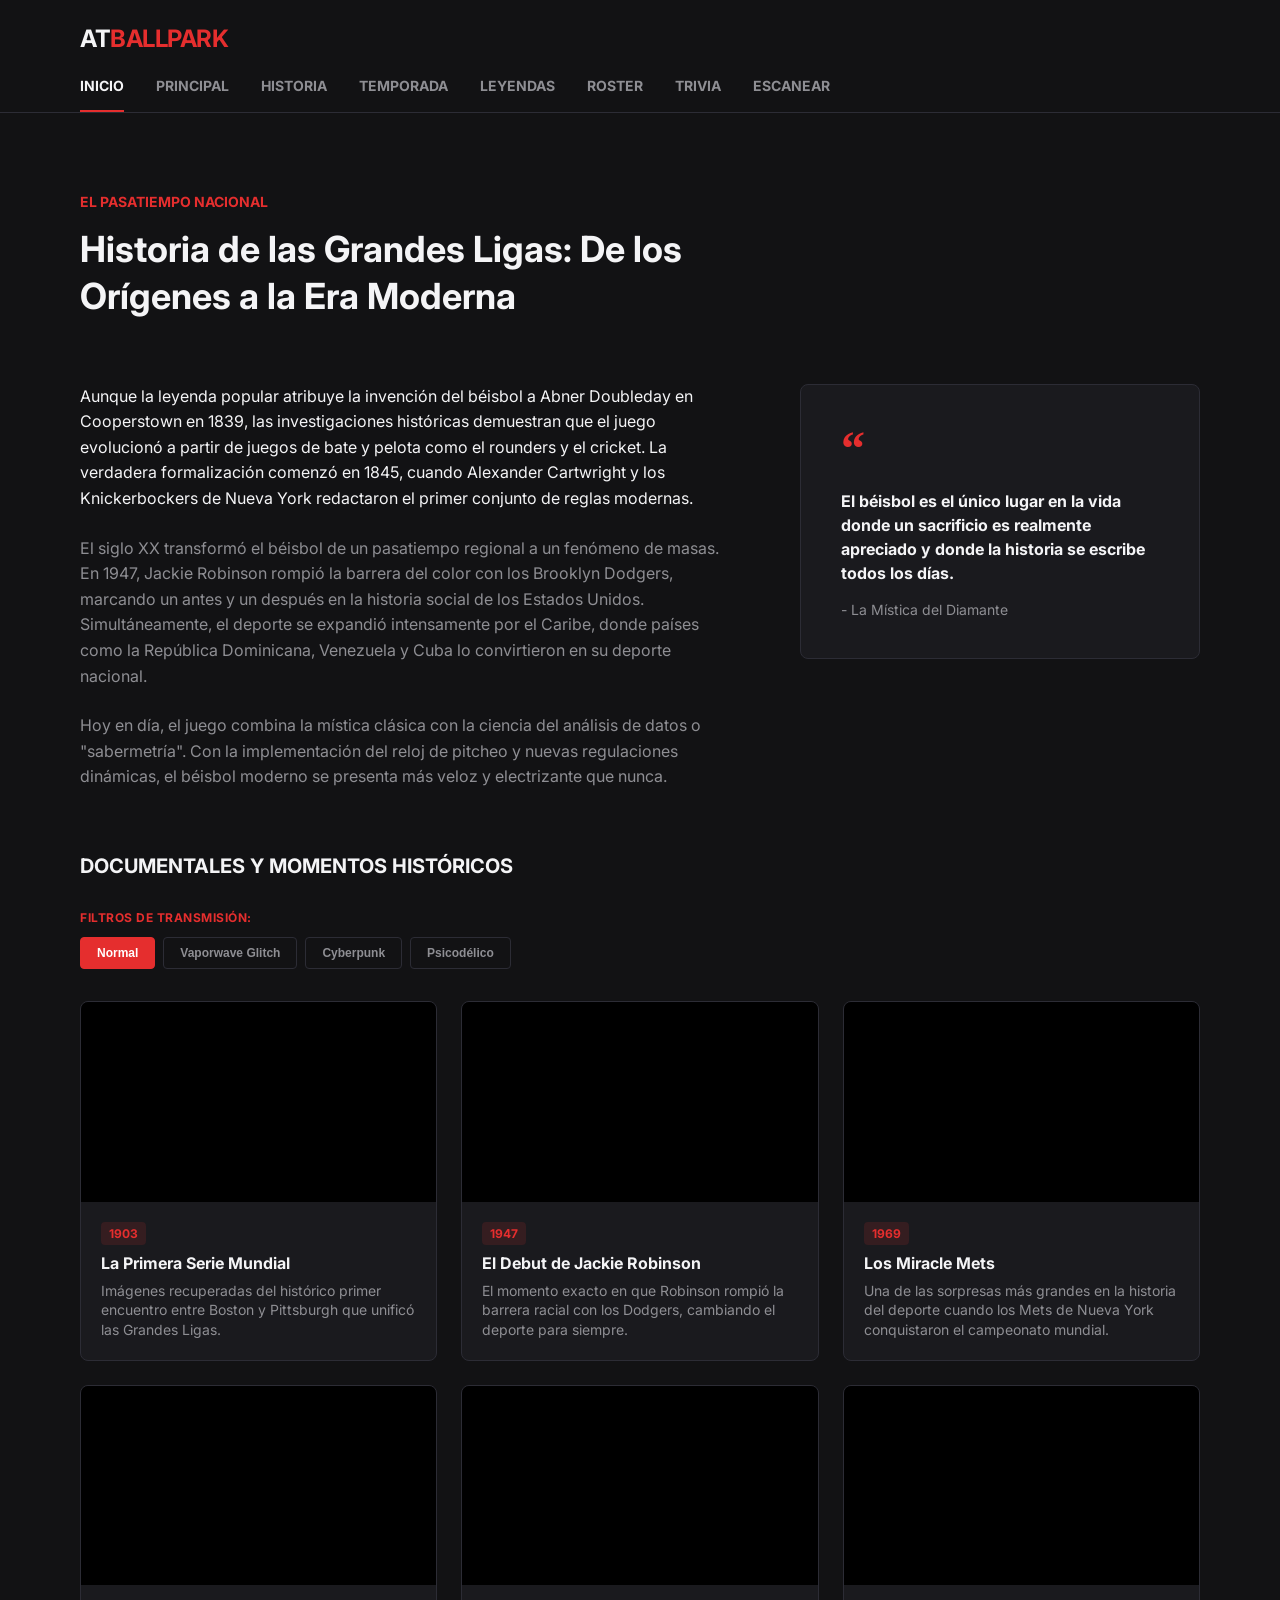
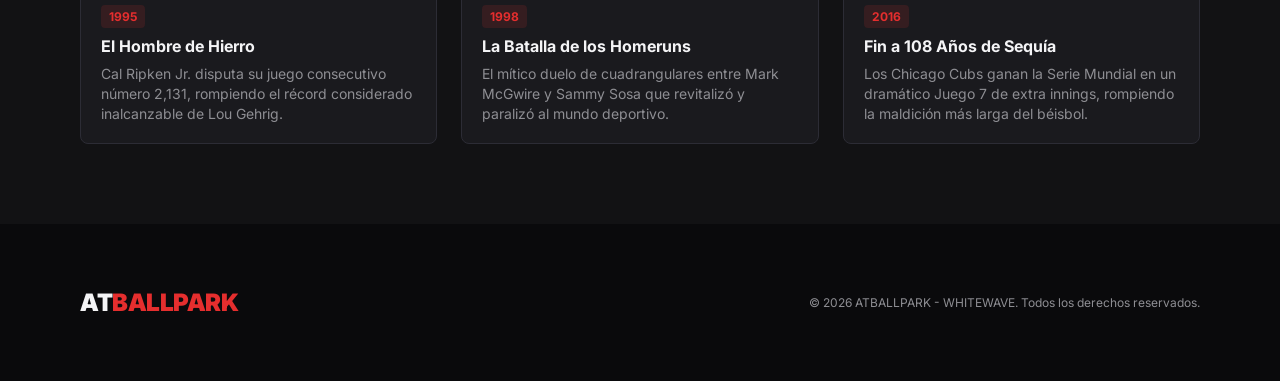
==== commit 19516ad6: "Se añadieron imágenes de los estadios para principal, se quito el indicador de live en scan y se agr" ====
--- a/index.html
+++ b/index.html
@@ -112,7 +112,7 @@
           
           <article class="video-card">
             <div class="video-thumbnail">
-                <iframe src="https://www.youtube.com/embed/5H_pZ-x_CjY" class="thumb-video" frameborder="0" allow="accelerometer; autoplay; clipboard-write; encrypted-media; gyroscope; picture-in-picture" allowfullscreen></iframe>
+                <iframe src="https://www.youtube.com/embed/04BoGEPNPcg" class="thumb-video" frameborder="0" allow="accelerometer; autoplay; clipboard-write; encrypted-media; gyroscope; picture-in-picture" allowfullscreen></iframe>
             </div>
             <div class="video-info">
                 <span class="year-tag">1903</span>
@@ -123,7 +123,7 @@
 
           <article class="video-card">
             <div class="video-thumbnail">
-                <iframe src="https://www.youtube.com/embed/xL6_d-zB038" class="thumb-video" frameborder="0" allow="accelerometer; autoplay; clipboard-write; encrypted-media; gyroscope; picture-in-picture" allowfullscreen></iframe>
+                <iframe src="https://www.youtube.com/embed/7-LeyNk_x0I" class="thumb-video" frameborder="0" allow="accelerometer; autoplay; clipboard-write; encrypted-media; gyroscope; picture-in-picture" allowfullscreen></iframe>
             </div>
             <div class="video-info">
                 <span class="year-tag">1947</span>
@@ -134,7 +134,7 @@
 
           <article class="video-card">
             <div class="video-thumbnail">
-                <iframe src="https://www.youtube.com/embed/XqEITLq0u2Y" class="thumb-video" frameborder="0" allow="accelerometer; autoplay; clipboard-write; encrypted-media; gyroscope; picture-in-picture" allowfullscreen></iframe>
+                <iframe src="https://www.youtube.com/embed/RkHS08cOkqA" class="thumb-video" frameborder="0" allow="accelerometer; autoplay; clipboard-write; encrypted-media; gyroscope; picture-in-picture" allowfullscreen></iframe>
             </div>
             <div class="video-info">
                 <span class="year-tag">1969</span>
@@ -145,7 +145,7 @@
 
           <article class="video-card">
             <div class="video-thumbnail">
-                <iframe src="https://www.youtube.com/embed/5T5z4o5V4Sg" class="thumb-video" frameborder="0" allow="accelerometer; autoplay; clipboard-write; encrypted-media; gyroscope; picture-in-picture" allowfullscreen></iframe>
+                <iframe src="https://www.youtube.com/embed/l2JiKu_wpIU" class="thumb-video" frameborder="0" allow="accelerometer; autoplay; clipboard-write; encrypted-media; gyroscope; picture-in-picture" allowfullscreen></iframe>
             </div>
             <div class="video-info">
                 <span class="year-tag">1995</span>
@@ -156,18 +156,18 @@
 
           <article class="video-card">
             <div class="video-thumbnail">
-                <iframe src="https://www.youtube.com/embed/J7t6l9lH3cM" class="thumb-video" frameborder="0" allow="accelerometer; autoplay; clipboard-write; encrypted-media; gyroscope; picture-in-picture" allowfullscreen></iframe>
+                <iframe src="https://www.youtube.com/embed/m0uw9eo7OQ4" class="thumb-video" frameborder="0" allow="accelerometer; autoplay; clipboard-write; encrypted-media; gyroscope; picture-in-picture" allowfullscreen></iframe>
             </div>
             <div class="video-info">
                 <span class="year-tag">1998</span>
-                <h4 class="video-title">La Batalla de los Jonrones</h4>
+                <h4 class="video-title">La Batalla de los Homeruns</h4>
                 <p class="video-desc">El mítico duelo de cuadrangulares entre Mark McGwire y Sammy Sosa que revitalizó y paralizó al mundo deportivo.</p>
             </div>
           </article>
 
           <article class="video-card">
             <div class="video-thumbnail">
-                <iframe src="https://www.youtube.com/embed/K9J-yM-N4F0" class="thumb-video" frameborder="0" allow="accelerometer; autoplay; clipboard-write; encrypted-media; gyroscope; picture-in-picture" allowfullscreen></iframe>
+                <iframe src="https://www.youtube.com/embed/fpbJj63ZFlI" class="thumb-video" frameborder="0" allow="accelerometer; autoplay; clipboard-write; encrypted-media; gyroscope; picture-in-picture" allowfullscreen></iframe>
             </div>
             <div class="video-info">
                 <span class="year-tag">2016</span>
